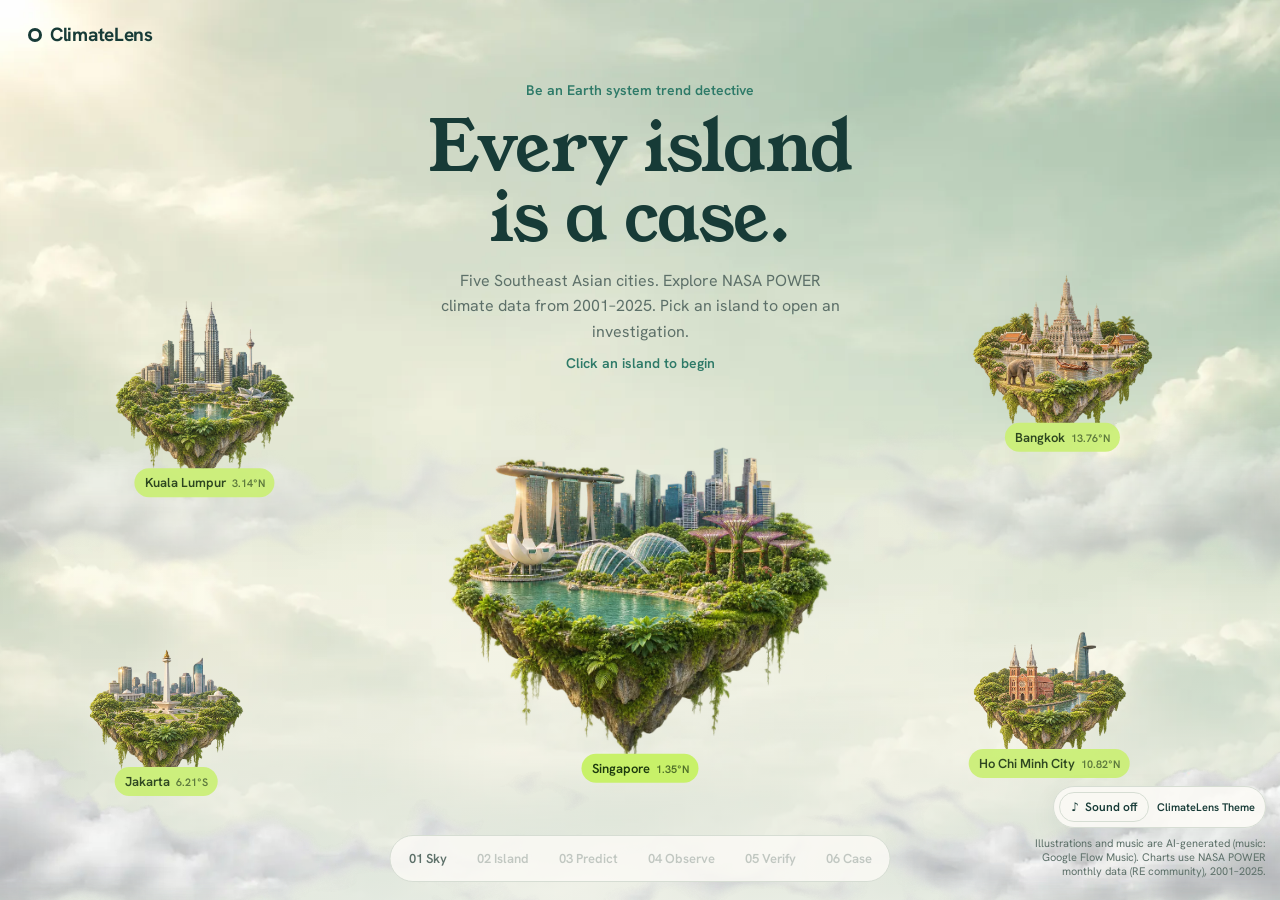
==== app/static/lens/index.html @ 9342a4dd "Merge pull request #9 from js25040304-ship-it/feat/lens-soundscape feat(lens): optional AI-generated" ====
<!doctype html>
<html lang="en">
<head>
<meta charset="utf-8">
<meta name="viewport" content="width=device-width,initial-scale=1">
<title>ClimateLens — Trend Detective prototype</title>
<link rel="preconnect" href="https://fonts.googleapis.com"><link rel="preconnect" href="https://fonts.gstatic.com" crossorigin>
<link href="https://fonts.googleapis.com/css2?family=Young+Serif&family=Hanken+Grotesk:wght@400;500;600;700&display=swap" rel="stylesheet">
<style>
:root{--ink:#173b37;--muted:#5d7069;--paper:#fbfaf5;--line:#d6ddd3;--accent:#c8f169;--warm:#e0832f;--teal:#2e7a68;--serif:"Young Serif",Georgia,"Noto Serif SC",serif;--sans:"Hanken Grotesk",system-ui,-apple-system,"PingFang SC","Microsoft YaHei",sans-serif;--mono:var(--sans)}
*{box-sizing:border-box}
[hidden]{display:none!important}
html,body{margin:0;height:100%;overflow:hidden;font-family:var(--sans);color:var(--ink);background:#e9eee6}
button{font:inherit;color:inherit;cursor:pointer}
.sky{position:fixed;inset:0;background:url(img/sky.webp) center/cover;transform:scale(1.06);transition:transform 1.4s cubic-bezier(.2,.7,.2,1),filter 1.2s}
body[data-scene="2"] .sky{transform:scale(1.18)}
body[data-scene="3"] .sky,body[data-scene="4"] .sky,body[data-scene="5"] .sky,body[data-scene="6"] .sky{transform:scale(1.25);filter:blur(6px) saturate(.8)}
.mist{position:fixed;inset:0;background:linear-gradient(180deg,rgba(238,241,234,0) 55%,rgba(238,241,234,.85));pointer-events:none}
header{position:fixed;top:0;left:0;right:0;display:flex;justify-content:space-between;align-items:center;padding:18px 28px;z-index:20}
.brand{font-weight:700;letter-spacing:-.3px;font-size:19px;display:flex;gap:8px;align-items:center}
.brand i{width:14px;height:14px;border-radius:50%;border:3px solid var(--ink);display:inline-block}
.case{font-size:13px;font-weight:600;background:rgba(251,250,245,.75);border:1px solid var(--line);padding:7px 11px;border-radius:999px;opacity:0;transition:opacity .4s}
body:not([data-scene="1"]) .case{opacity:1}
.scene{position:fixed;inset:0;display:flex;align-items:center;justify-content:center;opacity:0;pointer-events:none;transition:opacity .55s ease}
.scene.on{opacity:1;pointer-events:auto}
.eyebrow{font-size:14px;font-weight:600;color:var(--teal)}
h1,h2{font-family:var(--serif);font-weight:400;letter-spacing:-.5px;margin:.2em 0;text-wrap:balance}
h1 em,h2 em{font-style:normal;color:inherit}
h1{font-size:clamp(34px,5.4vw,72px);line-height:1.02}
h2{font-size:clamp(26px,3.4vw,44px);line-height:1.08}
.lede{color:var(--muted);line-height:1.6;max-width:46ch}
/* scene 1 */
#s1 .intro{position:absolute;top:9vh;left:0;right:0;text-align:center;padding:0 20px;z-index:3;pointer-events:none}
.isle{position:absolute;border:0;background:none;padding:0;transform:translate(-50%,-50%);transition:transform .35s,filter .35s}
.isle img,.isle .blob{display:block;width:100%;animation:bob 6s ease-in-out infinite;animation-delay:var(--d,0s)}
.isle:hover{transform:translate(-50%,-52%) scale(1.04)}
.isle:focus-visible{outline:3px solid var(--accent);outline-offset:6px;border-radius:20px}
.isle .tag{position:absolute;z-index:2;left:50%;bottom:-6px;transform:translateX(-50%);white-space:nowrap;font-size:13px;font-weight:600;background:var(--accent);color:#1d3a0e;padding:6px 10px;border-radius:999px}
.isle .tag small{opacity:.7;margin-left:6px}
.isle.far{filter:blur(.6px) saturate(.9);opacity:.92}
.isle.done .tag::after{content:" ✓ case opened";}
.blob{aspect-ratio:1.15;background:radial-gradient(60% 34% at 50% 30%,#7aa65a 0 60%,transparent 62%),radial-gradient(48% 48% at 50% 52%,#8a8a78 0 55%,transparent 57%);filter:drop-shadow(0 10px 14px rgba(23,59,55,.18))}
@keyframes bob{0%,100%{transform:translateY(0)}50%{transform:translateY(-12px)}}
.hint{font-size:14px;font-weight:600;color:var(--teal);margin-top:10px}
.clouds{position:fixed;left:-10%;right:-10%;bottom:-6vh;height:34vh;background:url(img/cloud.webp) center bottom/100% auto no-repeat;pointer-events:none;z-index:1;opacity:.95;transition:opacity .8s,transform 1.2s;animation:drift 40s ease-in-out infinite alternate;-webkit-mask-image:linear-gradient(to bottom,transparent,#000 40%,#000 75%,transparent);mask-image:linear-gradient(to bottom,transparent,#000 40%,#000 75%,transparent)}
.clouds.back{bottom:auto;top:44vh;height:22vh;opacity:.55;z-index:0;animation-duration:55s;animation-direction:alternate-reverse}
body:not([data-scene="1"]) .clouds{opacity:0;transform:translateY(8vh)}
@keyframes drift{from{translate:-3% 0}to{translate:3% 0}}
.note{font-size:14px;line-height:1.5;background:#eef4e6;border:1px solid #cfe0bf;border-radius:12px;padding:10px 12px;margin-top:12px}
/* scene 2 */
#s2 .wrap{display:grid;grid-template-columns:1.1fr .9fr;gap:3vw;align-items:center;width:min(1180px,92vw)}
#s2 .hero{position:relative}
#s2 .hero img{width:100%;animation:bob 7s ease-in-out infinite}
.vtag{position:absolute;max-width:max-content;left:clamp(0px,var(--x),calc(100% - 110px))!important;font-size:14px;font-weight:600;border:1px solid rgba(23,59,55,.25);background:rgba(251,250,245,.85);padding:8px 12px;border-radius:999px;transition:.25s;animation:bob 5s ease-in-out infinite;animation-delay:var(--d)}
.vtag:hover{background:#fff}
.vtag[aria-pressed="true"]{background:var(--accent);border-color:var(--accent);color:#1d3a0e}
.panel{background:rgba(251,250,245,.9);border:1px solid var(--line);border-radius:22px;padding:28px;box-shadow:0 20px 50px rgba(23,59,55,.1)}
textarea{width:100%;font:inherit;font-family:var(--serif);font-size:20px;line-height:1.4;color:var(--ink);background:transparent;border:0;border-bottom:1px solid var(--line);resize:none;padding:6px 0;outline:none}
textarea:focus{border-color:var(--teal)}
.btn{border:0;background:var(--ink);color:#fff;border-radius:999px;padding:13px 20px;font-weight:600;display:inline-flex;gap:8px;align-items:center}
.btn:disabled{opacity:.35;cursor:not-allowed}
.btn.ghost{background:transparent;color:var(--ink);border:1px solid var(--line)}
.row{display:flex;gap:10px;flex-wrap:wrap;align-items:center;margin-top:18px}
.small{font-size:13px;color:var(--muted);line-height:1.5}
/* chart scenes */
#s4,#s5{overflow-y:auto;align-items:flex-start;padding:76px 0 90px}
#s4 .stage,#s5 .stage{margin:auto}
.city-comparison select{font:inherit;color:var(--ink);background:var(--paper);border:1px solid var(--line);border-radius:8px;padding:8px}
.city-comparison table{border-collapse:collapse;width:100%;font-variant-numeric:tabular-nums}
.city-comparison th,.city-comparison td{border-bottom:1px solid var(--line);padding:8px;text-align:left}
.data-details{margin-top:14px;border-top:1px solid var(--line);padding-top:12px}
.data-details summary{cursor:pointer;font-weight:600}
.data-details dl{display:grid;grid-template-columns:minmax(0,1fr) minmax(0,2fr);gap:6px 12px}
.data-details dt{font-weight:600}
.data-details dd{margin:0;overflow-wrap:anywhere}
.data-details a{color:var(--ink);text-underline-offset:3px}
.data-details ul{padding-left:20px}

.stage{width:min(1100px,94vw)}
.card{background:rgba(251,250,245,.94);border:1px solid var(--line);border-radius:22px;padding:22px 24px;box-shadow:0 20px 50px rgba(23,59,55,.1)}
.card header{position:static;padding:0 0 6px}
svg.chart{width:100%;height:auto;max-height:46vh;display:block;touch-action:none;user-select:none}
.ax{stroke:#9fb0a6;stroke-width:1}
.grid{stroke:#e3e8e0}
.lbl{font-size:13px;fill:#6b7d75;font-family:var(--sans);font-variant-numeric:tabular-nums}
.pt{fill:var(--teal);transition:transform .6s cubic-bezier(.3,1.4,.5,1),opacity .3s;cursor:pointer}
.pt:hover{fill:#174e42}
.guess{fill:none;stroke:var(--warm);stroke-width:3;stroke-linecap:round;stroke-linejoin:round;stroke-dasharray:6 6}
.trend{stroke:#174e42;stroke-width:3;fill:none}
.fan{fill:rgba(224,131,47,.16);stroke:none}
.callout{font-family:var(--sans);font-size:13px;font-weight:600;fill:var(--ink)}
.toast{min-height:24px;font-size:14px;color:var(--ink);margin-top:10px}
.metrics{display:grid;grid-template-columns:repeat(3,1fr);gap:12px;margin:14px 0}
.metric{border:1px solid var(--line);border-radius:14px;padding:12px 14px;background:#fff}
.metric b{display:block;font-family:var(--serif);font-weight:400;font-size:26px}
.metric span{font-size:12px;color:var(--muted)}
.plain{font-family:var(--serif);font-size:19px;line-height:1.45}
.limits{font-size:13px;color:var(--muted);line-height:1.6;margin:10px 0 0;padding-left:18px}
.check{display:flex;gap:10px;align-items:center;font-size:15px;font-weight:600;margin-top:14px;cursor:pointer}
.check input{width:20px;height:20px;accent-color:var(--teal);margin:0}
.casefile{display:grid;grid-template-columns:.9fr 1.1fr;gap:22px}
.evid{display:grid;gap:10px}
.evid div{border:1px dashed #b9c6bc;border-radius:12px;padding:10px 12px;font-size:14px;background:#fff}
.evid small{display:block;font-size:12px;font-weight:700;color:var(--teal);margin-bottom:2px}
.stamp{font-weight:700;letter-spacing:2px;font-size:13px;color:#9b4a17;border:2px solid #9b4a17;padding:6px 10px;border-radius:8px;display:inline-block;transform:rotate(-4deg);opacity:0;transition:opacity .4s}
.stamp.on{opacity:.85}
/* dock */
nav.dock{position:fixed;left:50%;bottom:18px;transform:translateX(-50%);display:flex;gap:6px;background:rgba(251,250,245,.85);border:1px solid var(--line);border-radius:999px;padding:6px;z-index:30}
nav.dock button{border:0;background:transparent;border-radius:999px;padding:8px 12px;font-size:13px;font-weight:600;color:var(--muted)}
nav.dock button.cur{background:var(--ink);color:#fff}
nav.dock button.seen:not(.cur){color:var(--ink)}
nav.dock button:disabled{opacity:.35;cursor:not-allowed}
.credit{position:fixed;right:14px;bottom:22px;font-size:11px;color:var(--muted);max-width:240px;text-align:right;z-index:5}
/* soundscape control (optional music, muted by default) */
.sound{position:fixed;right:14px;bottom:72px;z-index:31;display:flex;flex-direction:column;align-items:flex-end;gap:8px;max-width:280px}
.sound-bar{display:flex;align-items:center;gap:8px;background:rgba(251,250,245,.9);border:1px solid var(--line);border-radius:999px;padding:5px 10px 5px 5px;box-shadow:0 8px 24px rgba(23,59,55,.08)}
.sound-toggle{display:inline-flex;align-items:center;gap:6px;border:0;background:var(--ink);color:#fff;border-radius:999px;padding:6px 11px;font-size:12px;font-weight:600}
.sound:not(.on) .sound-toggle{background:transparent;color:var(--ink);border:1px solid var(--line)}
.sound-meta{display:flex;flex-direction:column;min-width:0}
.sound-title{font-size:11px;font-weight:600;white-space:nowrap;overflow:hidden;text-overflow:ellipsis;max-width:170px}
.sound-vol{display:flex;align-items:center;gap:6px;font-size:11px;color:var(--muted)}
.sound-vol input{width:90px;accent-color:var(--teal)}
.sound:not(.on) .sound-vol{display:none}
.sound-offer{background:var(--paper);border:1px solid var(--line);border-radius:14px;padding:10px 12px;font-size:13px;box-shadow:0 8px 24px rgba(23,59,55,.1)}
.sound-offer button{border:0;border-radius:999px;padding:5px 10px;margin:6px 6px 0 0;font-size:12px;font-weight:600;background:var(--ink);color:#fff}
.sound-offer button+button{background:transparent;color:var(--ink);border:1px solid var(--line)}
@media (max-width:820px){
.isle .tag{font-size:9px;padding:4px 7px}.isle .tag small{display:none}
 #s1 .intro{top:11vh}
 #s2 .wrap,.casefile{grid-template-columns:1fr}
 #s2 .hero{max-width:420px;margin:0 auto}
 .metrics{grid-template-columns:1fr}
 .scene{align-items:flex-start;padding:76px 0 0;overflow:auto}
 .scene>.stage,.scene>.wrap{margin-bottom:130px}  /* keep the last text and buttons clear of the fixed step dock */
 .credit{display:none}
 .sound{right:10px;bottom:76px}  /* sits above the full-width step dock */
 .sound-meta{display:none}
 nav.dock button{padding:7px 8px}
 .lbl{font-size:26px}.callout{font-size:24px}svg.chart{max-height:none}
}
@media (prefers-reduced-motion:reduce){*{animation:none!important;transition:none!important}}
</style>
</head>
<body data-scene="1">
<div class="sky"></div><div class="mist"></div><div class="clouds back"></div><div class="clouds"></div>
<header><div class="brand"><i></i>ClimateLens</div><div class="case" id="caseId">CASE #—</div></header>

<!-- 1 SKY -->
<section class="scene on" id="s1" aria-label="Choose an island">
  <div class="intro">
    <div class="eyebrow">Be an Earth system trend detective</div>
    <h1>Every island<br>is a <em>case</em>.</h1>
    <p class="lede" style="margin:0 auto">Five Southeast Asian cities. Explore NASA POWER climate data from 2001–2025. Pick an island to open an investigation.</p>
    <div class="hint">Click an island to begin</div>
  </div>
  <div id="isles" style="position:absolute;inset:0;z-index:2"></div>
</section>

<!-- 2 ISLAND -->
<section class="scene" id="s2" aria-label="Choose what to investigate">
  <div class="wrap">
    <div class="hero" id="heroIsle"></div>
    <div class="panel">
      <div class="eyebrow" id="cityLine">Singapore · 1.35°N 103.82°E</div>
      <h2>What do you want<br>to <em>investigate</em>?</h2>
      <p class="small">Tap a tag on the island. Your question is written for you. Edit it if you like.</p>
      <textarea id="q" rows="2" aria-label="Research question"></textarea>
      <div class="row"><button class="btn" id="open" disabled>Open the case ↗</button><button class="btn ghost" data-go="1">← Back to the sky</button></div>
      <p class="small" id="loadNote" role="status" aria-live="polite"></p>
      <p class="small" style="margin-top:14px">The island is an illustration. NASA POWER data describe one grid cell near the city's coordinates, not a city-wide average.</p>
    </div>
  </div>
</section>

<!-- 3 PREDICT -->
<section class="scene" id="s3" aria-label="Predict">
  <div class="stage card">
    <div class="eyebrow">03 / Predict</div>
    <h2>Before you look, <em>draw your guess</em>.</h2>
    <p class="small">Drag from left to right to predict an overall rise, fall, or roughly steady pattern. Choose “Skip, just show me” to go straight to the data.</p>
    <svg class="chart" id="predictSvg" viewBox="0 0 900 380" aria-label="Empty chart for drawing a prediction"></svg>
    <div class="row"><button class="btn" id="lock" disabled>Lock in my prediction →</button><button class="btn ghost" id="skipPredict">Skip, just show me</button><button class="btn ghost" id="redraw">Redraw</button></div>
  </div>
</section>

<!-- 4 OBSERVE -->
<section class="scene" id="s4" aria-label="Observe">
  <div class="stage card">
    <div class="eyebrow">04 / Observe</div>
    <h2 id="obsTitle">Let the pattern <em>unfold</em>.</h2>
    <p class="small" id="obsSub"></p>
    <p class="note" id="observeArchive" hidden></p>
    <svg class="chart" id="obsSvg" viewBox="0 0 900 380" aria-label="Annual observations"></svg>
    <div class="toast" id="toast" role="status" aria-live="polite"></div>
    <p class="note" id="dataIssue" hidden></p>
    <details class="data-details">
      <summary>Data details</summary>
      <dl class="small" id="dataMeta"></dl>
      <ul class="small" id="dataExclusions"></ul>
      <div class="row">
        <a id="nasaSourceLink" target="_blank" rel="noopener noreferrer">Open original NASA POWER data</a>
        <button class="btn ghost" id="downloadAnnual" type="button">Download annual CSV</button>
      </div>
    </details>
    <div class="row"><button class="btn" id="toVerify" disabled>How strong is the evidence? →</button></div>
  </div>
</section>

<!-- 5 VERIFY -->
<section class="scene" id="s5" aria-label="Verify">
  <div class="stage card">
    <div class="eyebrow">05 / Verify</div>
    <h2>A pattern. But <em>how strong</em>?</h2>
    <p class="note" id="verifyArchive" hidden></p>
    <svg class="chart" id="verSvg" viewBox="0 0 900 380" aria-label="Observations with trend line and slope uncertainty"></svg>
    <div class="metrics" id="metrics"></div>
    <p class="plain" id="plain"></p>
    <details class="data-details city-comparison" id="cityComparison">
      <summary>Compare with another city</summary>
      <form class="row" id="compareForm">
        <label for="compareCity">Comparison city</label>
        <select id="compareCity" required></select>
        <button class="btn ghost" type="submit" id="compareRun">Compare</button>
      </form>
      <p class="small" id="compareScope"></p>
      <p class="small" role="status" id="compareStatus"></p>
      <div id="compareResult" hidden>
        <table aria-label="City trend comparison">
          <thead><tr><th scope="col">City</th><th scope="col">Change per decade</th><th scope="col">95% confidence interval</th></tr></thead>
          <tbody id="compareRows"></tbody>
        </table>
        <p class="small">Each interval describes one city’s trend. To determine whether the trends differ statistically, test the difference between the slopes directly.</p>
      </div>
    </details>
    <label class="check"><input type="checkbox" id="reviewed"> I have reviewed the evidence above.</label>
    <div class="row"><button class="btn" id="toCase">Write up the case →</button></div>
  </div>
</section>

<!-- 6 CASE -->
<section class="scene" id="s6" aria-label="Case report">
  <div class="stage card">
    <div class="eyebrow">06 / Case report</div>
    <div class="casefile">
      <div>
        <h2>Your evidence.<br><em>Your words.</em></h2>
        <div class="evid" id="evid"></div>
      </div>
      <div>
        <label class="small" for="concl">What can you reasonably conclude, and what remains uncertain?</label>
        <textarea id="concl" rows="7" style="font-size:18px;border:1px solid var(--line);border-radius:14px;padding:12px;background:#fff;margin-top:8px" placeholder="My prediction was…&#10;The data show…&#10;One limitation is…"></textarea>
        <p class="small" id="closeHint">Write at least one full sentence to close the case.</p>
        <div class="row"><button class="btn" id="close" disabled>Close the case ✓</button><span class="stamp" id="stamp">Case investigated</span></div>
        <p class="small" id="reviewHint" hidden>Tick ‘I have reviewed the evidence’ on the Verify step for a complete report.</p>
        <div class="row" id="exportRow" hidden><button class="btn" id="pdf">Download PDF report ↓</button><button class="btn ghost" id="copy">Copy report text</button></div>
        <div class="note" id="exportNote" hidden></div>
        <div class="row"><button class="btn ghost" data-go="1">↻ Back to the sky: next island</button></div>
      </div>
    </div>
  </div>
</section>

<nav class="dock" aria-label="Investigation steps">
  <button data-step="1">01 Sky</button><button data-step="2" disabled>02 Island</button><button data-step="3" disabled>03 Predict</button><button data-step="4" disabled>04 Observe</button><button data-step="5" disabled>05 Verify</button><button data-step="6" disabled>06 Case</button>
</nav>
<div class="credit">Illustrations and music are AI-generated (music: Google Flow Music). Charts use NASA POWER monthly data (RE community), 2001–2025.</div>
<div class="sound" id="sound" role="group" aria-label="Background music (AI-generated, optional)">
  <div class="sound-offer" id="soundOffer" hidden>Add calm background music while you explore?<br><button type="button" id="soundOfferOn">Turn on</button><button type="button" id="soundOfferNo">No thanks</button></div>
  <div class="sound-bar">
    <button type="button" class="sound-toggle" id="soundToggle" aria-pressed="false" title="Background music is AI-generated and optional"><span aria-hidden="true">♪</span><span id="soundState">Sound off</span></button>
    <div class="sound-meta">
      <span class="sound-title" id="soundTitle" aria-live="polite">ClimateLens Theme</span>
      <label class="sound-vol">Vol <input type="range" id="soundVolume" min="0" max="100" step="5" value="25" aria-label="Music volume"><span id="soundPct">25%</span></label>
    </div>
  </div>
</div>

<script src="/static/ui-utils.js"></script>
<script src="soundscape.js"></script>
<script>
const CITIES=[
 {name:'Singapore',code:'SG',lat:1.3521,lon:103.8198,img:'img/singapore.webp',x:50,y:68,w:30,d:'0s'},
 {name:'Kuala Lumpur',code:'KL',lat:3.139,lon:101.6869,img:'img/kuala-lumpur.webp',x:16,y:44,w:14,d:'-1.5s'},
 {name:'Bangkok',code:'BKK',lat:13.7563,lon:100.5018,img:'img/bangkok.webp',x:83,y:40,w:14,d:'-3s'},
 {name:'Ho Chi Minh City',code:'HCMC',lat:10.8231,lon:106.6297,img:'img/ho-chi-minh-city.webp',x:82,y:78,w:12,d:'-2s'},
 {name:'Jakarta',code:'JKT',lat:-6.2088,lon:106.8456,img:'img/jakarta.webp',x:13,y:80,w:12,d:'-4s'}];
const VARS=[
 {id:'T2M',label:'Air temperature',tag:'Temperature',q:c=>`Has ${c} become hotter between 2001 and 2025?`,hi:'warmest',x:6,y:18},
 {id:'PRECTOTCORR',label:'Precipitation',tag:'Rainfall',q:c=>`Is ${c} getting wetter or drier, 2001–2025?`,hi:'wettest',x:70,y:10},
 {id:'RH2M',label:'Relative humidity',tag:'Humidity',q:c=>`Has the air in ${c} become more or less humid since 2001?`,hi:'most humid',x:84,y:44},
 {id:'WS10M',label:'Wind speed',tag:'Wind',q:c=>`Are winds around ${c} changing between 2001 and 2025?`,hi:'windiest',x:-4,y:58},
 {id:'ALLSKY_SFC_SW_DWN',label:'Surface solar radiation',tag:'Sunlight',q:c=>`Is ${c} receiving more or less sunlight at the surface since 2001?`,hi:'sunniest',x:60,y:86}];
const UNIT={C:'°C','mm/year':'mm/yr','%':'%','m/s':'m/s','kW-hr/m^2/day':'kWh/m²/day'};
const S={city:null,v:null,guess:null,evidence:null,request:null,seen:new Set([1]),done:new Set(),found:false,closed:false};
const $=s=>document.querySelector(s);
const imgOk={};
function isleArt(c,cls){
  const ok=imgOk[c.img];
  return ok?`<img src="${c.img}" alt="" style="--d:${c.d}">`:`<div class="blob" style="--d:${c.d}"></div>`;
}
function probe(){CITIES.forEach(c=>{const i=new Image();i.onload=()=>{imgOk[c.img]=true;renderIsles()};i.onerror=()=>{imgOk[c.img]=false};i.src=c.img})}
const MOB=[[50,58,60],[22,40,26],[78,40,26],[78,75,24],[22,75,24]];  // narrow: bottom islands sit above the step dock
function renderIsles(){
  const m=innerWidth<820;
  $('#isles').innerHTML=CITIES.map((c,i)=>`<button class="isle ${i?'far':''} ${S.done.has(c.name)?'done':''}" style="left:${m?MOB[i][0]:c.x}%;top:${m?MOB[i][1]:c.y}%;width:${m?MOB[i][2]:c.w}vw;min-width:${m?0:(i?110:240)}px" data-city="${i}" aria-label="Open a case for ${c.name}">${isleArt(c)}<span class="tag">${c.name}<small>${Math.abs(c.lat).toFixed(2)}°${c.lat<0?'S':'N'}</small></span></button>`).join('');
  document.querySelectorAll('.isle').forEach(b=>b.onclick=()=>pickCity(+b.dataset.city));
}
function go(n){
  if((n>1 && !S.city) || (n>2 && !S.evidence)) return;
  if(n===1 && S.request){
    S.request.abort(); S.request=null;
    $('#open').disabled=!S.v; $('#loadNote').textContent='';
  }
  document.querySelectorAll('.scene').forEach((s,i)=>s.classList.toggle('on',i+1===n));
  document.body.dataset.scene=n; S.seen.add(n);
  document.querySelectorAll('.dock button').forEach(b=>{const k=+b.dataset.step;b.classList.toggle('cur',k===n);b.classList.toggle('seen',S.seen.has(k));b.disabled=!S.seen.has(k)});
  if(n===4) observe(); if(n===5) verify(); if(n===6) caseFile(); if(n===1) renderIsles();
  sound?.scene(n,S.city?.name);  // home theme on the sky, the city's track afterwards, quieter from Predict on
}
let sound=null;
try{
  let store; try{store=window.localStorage}catch(e){store={getItem:()=>null,setItem:()=>{}}}
  sound=Soundscape.createPlayer(document,store);
  sound.mount({root:$('#sound'),toggle:$('#soundToggle'),state:$('#soundState'),title:$('#soundTitle'),volume:$('#soundVolume'),pct:$('#soundPct'),offer:$('#soundOffer'),offerOn:$('#soundOfferOn'),offerNo:$('#soundOfferNo')});
}catch(e){$('#sound').hidden=true}  // music is optional: any failure leaves the investigation untouched
document.querySelectorAll('[data-go]').forEach(b=>b.onclick=()=>go(+b.dataset.go));
document.querySelectorAll('.dock button').forEach(b=>b.onclick=()=>go(+b.dataset.step));

function resetCase(){
  S.request?.abort(); S.request=null; S.evidence=null; S.guess=null; S.found=false; S.closed=false;
  $('#s4 details').open=false;
  resetComparison();
  S.seen=new Set([1,2]); $('#concl').value=''; $('#reviewed').checked=false; $('#loadNote').textContent='';
}
function pickCity(i){
  resetCase();
  S.city=CITIES[i];S.v=null;S.guess=null;S.found=false;S.seen=new Set([1,2]);
  const c=S.city;
  $('#cityLine').textContent=`${c.name} · ${Math.abs(c.lat).toFixed(2)}°${c.lat<0?'S':'N'} ${c.lon.toFixed(2)}°E`;
  $('#heroIsle').innerHTML=isleArt(c).replace('<div class="blob"','<div class="blob" style="width:70%;margin:auto"')+VARS.map(v=>`<button class="vtag" style="--x:${v.x}%;top:${v.y}%;--d:-${(Math.random()*4).toFixed(1)}s" data-v="${v.id}" aria-pressed="false">${v.tag}</button>`).join('');
  document.querySelectorAll('.vtag').forEach(b=>b.onclick=()=>pickVar(b.dataset.v));
  $('#q').value='';$('#open').disabled=true;$('#caseId').textContent=`CASE #${c.code}-—`;
  go(2);
}
function pickVar(id){
  if(S.v?.id===id)return;
  resetCase();go(2);
  S.v=VARS.find(v=>v.id===id);
  document.querySelectorAll('.vtag').forEach(b=>b.setAttribute('aria-pressed',b.dataset.v===id));
  $('#q').value=S.v.q(S.city.name);$('#open').disabled=false;
  $('#caseId').textContent=`CASE #${S.city.code}-${id==='ALLSKY_SFC_SW_DWN'?'SUN':id==='PRECTOTCORR'?'RAIN':id}`;
}
const settingsForCase=()=>({city:S.city.name,variable:S.v.id,start:2001,end:2025});
async function api(path, body, signal){
  const response=await fetch('/api/'+path,{method:'POST',headers:{'Content-Type':'application/json'},body:JSON.stringify(body),signal});
  if(!response.ok){
    const error=await response.json().catch(()=>({}));
    throw new Error(typeof error.detail==='string'?error.detail:'The server could not complete this request.');
  }
  return response;
}
$('#open').onclick=async()=>{
  if(!S.v)return;
  S.request?.abort();
  const request=new AbortController();S.request=request;
  const button=$('#open'),note=$('#loadNote'),settings=settingsForCase();
  button.disabled=true;note.textContent='Loading and validating NASA POWER observations…';
  try{
    const r=await (await api('investigate',settings,request.signal)).json();
    if(S.request!==request)return;
    resetCase();
    S.evidence={...r,annual:r.annual.map(({year,value})=>[year,value]),retrieved:r.retrieved_at,src:r.source_url};
    if(r.annual.length){setupPredict();go(3)}else{go(4)}
    button.disabled=false;
  }catch(e){
    if(S.request===request){note.textContent=e.message;button.disabled=false;S.request=null;}
  }
};
$('#reviewed').onchange=()=>{$('#reviewHint').hidden=$('#reviewed').checked};

function rec(){return S.evidence}
const W=900,H=380;let P={l:70,r:24,t:40,b:44};
const narrow=()=>innerWidth<820;  // narrow labels are drawn at 26px in viewBox units, so they need wider margins
function scales(r,additional=[]){
  P=narrow()?{l:100,r:46,t:60,b:70}:{l:70,r:24,t:40,b:44};
  const vals=[...r.annual.map(a=>a[1]),...additional];let lo=Math.min(...vals),hi=Math.max(...vals);const pad=(hi-lo)*.35||1;lo-=pad;hi+=pad;
  return{lo,hi,x:y=>P.l+(y-2001)/24*(W-P.l-P.r),y:v=>H-P.b-(v-lo)/(hi-lo)*(H-P.t-P.b),inv:py=>lo+(H-P.b-py)/(H-P.t-P.b)*(hi-lo)};
}
function fmt(v,u){const a=Math.abs(v);return (a>=100?v.toFixed(0):a>=10?v.toFixed(1):v.toFixed(2)).replace(/\B(?=(\d{3})+(?!\d))/g,',')}
function axes(r,sc){
  let s='';for(let k=0;k<=4;k++){const v=sc.lo+(sc.hi-sc.lo)*k/4,y=sc.y(v);s+=`<line class="grid" x1="${P.l}" x2="${W-P.r}" y1="${y}" y2="${y}"/><text class="lbl" x="${P.l-10}" y="${y+4}" text-anchor="end">${fmt(v)}</text>`}
  [2001,2005,2010,2015,2020,2025].forEach(yr=>s+=`<text class="lbl" x="${sc.x(yr)}" y="${H-P.b+(narrow()?40:22)}" text-anchor="middle">${yr}</text>`);
  s+=`<line class="ax" x1="${P.l}" x2="${W-P.r}" y1="${H-P.b}" y2="${H-P.b}"/><text class="lbl" x="${P.l}" y="${P.t-(narrow()?26:20)}">${S.v.label} (${UNIT[r.unit]||r.unit})</text>`;
  return s;
}
function guessPath(sc){if(!S.guess)return'';const pts=Object.entries(S.guess).sort((a,b)=>a[0]-b[0]);return `<path class="guess" d="${pts.map(([yr,v],i)=>(i?'L':'M')+sc.x(+yr)+' '+sc.y(v)).join(' ')}"/>`}

function setupPredict(){
  const r=rec(),sc=scales(r),svg=$('#predictSvg');let drawing=false,g={};
  const paint=()=>{svg.innerHTML=axes(r,sc)+(Object.keys(g).length?`<path class="guess" d="${Object.entries(g).sort((a,b)=>a[0]-b[0]).map(([yr,v],i)=>(i?'L':'M')+sc.x(+yr)+' '+sc.y(v)).join(' ')}"/>`:`<text class="callout" x="${W/2}" y="${H/2}" text-anchor="middle" fill="#8aa096">✎ drag here to draw how you think ${S.v.label.toLowerCase()} changed</text>`)};
  const pos=e=>{const b=svg.getBoundingClientRect();return[(e.clientX-b.left)/b.width*W,(e.clientY-b.top)/b.height*H]};
  const add=e=>{const[px,py]=pos(e);const yr=Math.round(2001+(px-P.l)/(W-P.l-P.r)*24);if(yr<2001||yr>2025)return;g[yr]=Math.max(sc.lo,Math.min(sc.hi,sc.inv(py)));paint();$('#lock').disabled=Object.keys(g).length<6};
  svg.onpointerdown=e=>{drawing=true;svg.setPointerCapture(e.pointerId);add(e)};svg.onpointermove=e=>drawing&&add(e);svg.onpointerup=()=>drawing=false;
  $('#redraw').onclick=()=>{g={};paint();$('#lock').disabled=true};
  $('#lock').onclick=()=>{
    const ks=Object.keys(g).map(Number).sort((a,b)=>a-b),full={};
    for(let y=2001;y<=2025;y++){let a=ks.filter(k=>k<=y).pop(),b=ks.find(k=>k>=y);if(a==null)a=b;if(b==null)b=a;full[y]=a===b?g[a]:g[a]+(g[b]-g[a])*(y-a)/(b-a)}
    S.guess=full;go(4)};
  $('#skipPredict').onclick=()=>{S.guess=null;go(4)};
  paint();$('#lock').disabled=true;
}

function dataSourceMode(r){
  if(r.source_mode==='archive')return 'Saved NASA POWER response';
  if(r.source_mode==='cache')return 'NASA POWER · cached response';
  return 'NASA POWER · live query';
}
function showArchiveNotice(selector,r){
  const notice=$(selector);
  notice.hidden=r.source_mode!=='archive';
  notice.textContent=notice.hidden?'':`Using saved NASA POWER data. Originally retrieved on ${r.retrieved.slice(0,10)} (UTC).`;
}
function renderDataDetails(r){
  const {start,end}=r.settings;
  const years=r.annual.length;
  const range=years?years===1?String(r.annual[0][0]):r.annual[0][0]+'–'+r.annual.at(-1)[0]:'None';
  const products=(r.source_header?.sources||[]).map(source=>source==='MERRA2'?'MERRA-2':source);
  const fields=[
    ['Requested coordinates', `${S.city.lat}°, ${S.city.lon}° (one grid cell near the city)`],
    ['NASA data product', products.join(', ')||'Unspecified in the NASA response'],
    ['Units', `${ClimateUI.unit(r.source_unit)} (source) → ${ClimateUI.unit(r.unit)} (annual)`],
    ['Annual aggregation', r.aggregation],
    ['Requested period', `${start}–${end}`],
    ['Available years', `${range} · ${years} of ${end-start+1} complete`],
    ['Data source', dataSourceMode(r)],
    ['Retrieved (UTC)', r.retrieved],
  ];
  $('#dataMeta').replaceChildren(...fields.flatMap(([name,value])=>{
    const label=document.createElement('dt'), detail=document.createElement('dd');
    label.textContent=name;detail.textContent=value;
    return [label,detail];
  }));
  $('#dataExclusions').replaceChildren(...ClimateUI.excluded(r.excluded_years).map(message=>{
    const item=document.createElement('li');item.textContent=message;return item;
  }));
  $('#nasaSourceLink').href=r.src;
  $('#downloadAnnual').hidden=!years;
  const issue=$('#dataIssue');
  issue.hidden=!r.analysis_error&&!r.excluded_years.length;
  issue.textContent=[r.excluded_years.length?`${r.excluded_years.length} year(s) excluded. See Data details for the affected months.`:'',r.analysis_error].filter(Boolean).join(' ');
}
$('#downloadAnnual').onclick=()=>{
  const r=rec(),{city,variable,start,end}=r.settings;
  const header='year,value,unit,city,indicator,source_url,retrieved_at,source_mode';
  const metadata=[r.unit,city,variable,r.src,r.retrieved,r.source_mode]
    .map(value=>'"'+String(value??'').replaceAll('"','""')+'"').join(',');
  const lines=[header,...r.annual.map(([year,value])=>`${year},${value},${metadata}`)];
  const url=URL.createObjectURL(new Blob([lines.join('\r\n')+'\r\n'],{type:'text/csv;charset=utf-8'}));
  const link=document.createElement('a');
  link.href=url;link.download=`ClimateLens-${S.city.code}-${variable}-${start}-${end}.csv`;
  link.click();setTimeout(()=>URL.revokeObjectURL(url),4000);
};

let rainTimer=[];
function observe(){
  rainTimer.forEach(clearTimeout);rainTimer=[];
  const r=rec(),svg=$('#obsSvg'),u=UNIT[r.unit]||r.unit;
  $('#obsSub').textContent=`${S.city.name} · ${S.v.label} · ${dataSourceMode(r)}, ${r.annual.length} complete years · retrieved ${r.retrieved.slice(0,10)}. ${S.guess?'Your guess is the dashed orange line.':''}`;
  showArchiveNotice('#observeArchive',r);
  renderDataDetails(r);
  svg.hidden=!r.annual.length;
  $('#toast').textContent='';$('#toVerify').disabled=!!r.annual.length;
  if(!r.annual.length)return;
  const sc=scales(r);
  svg.innerHTML=axes(r,sc)+guessPath(sc)+r.annual.map(([yr,v])=>`<circle class="pt" r="6" cx="${sc.x(yr)}" cy="${sc.y(v)}" data-yr="${yr}" data-v="${v}" style="transform:translateY(-${sc.y(v)+40}px);opacity:0"/>`).join('')+`<g id="hl"></g>`;
  const pts=[...svg.querySelectorAll('.pt')];
  pts.forEach((p,i)=>rainTimer.push(setTimeout(()=>{p.style.transform='translateY(0)';p.style.opacity=1},120+i*70)));
  const max=r.annual.reduce((a,b)=>b[1]>a[1]?b:a);
  rainTimer.push(setTimeout(()=>{$('#toast').textContent=`Detective challenge: which year was the ${S.v.hi}? Click a point.`;$('#toVerify').disabled=false},200+pts.length*70));
  pts.forEach(p=>p.onclick=()=>{
    const yr=+p.dataset.yr,v=+p.dataset.v,hit=yr===max[0];
    $('#hl').innerHTML=`<circle r="11" cx="${sc.x(yr)}" cy="${sc.y(v)}" fill="none" stroke="${hit?'#e0832f':'#9fb0a6'}" stroke-width="2.5"/><text class="callout" x="${Math.min(sc.x(yr),W-150)}" y="${sc.y(v)-18}">${yr}: ${fmt(v)} ${u}</text>`;
    $('#toast').textContent=hit?`Found it: ${yr} was the ${S.v.hi} year in this record (${fmt(v)} ${u}). Does the highest year tell you the long-term direction? Continue to Verify to check the fitted trend.`:`${yr}: ${fmt(v)} ${u}. Not the ${S.v.hi} year yet. Keep looking.`;
    if(hit)S.found=yr;
  });
}
function evidenceNumber(stats,value){
  const largest=Math.max(Math.abs(stats.slope_decade),...stats.ci95_year.map(v=>Math.abs(v*10)));
  const digits=largest?Math.max(0,2-Math.floor(Math.log10(largest))):0;
  return (value+0).toLocaleString('en-US',{minimumFractionDigits:digits,maximumFractionDigits:digits});
}
let comparisonRequest, comparisonResult;
function clearComparison(){
  comparisonRequest?.abort();
  comparisonRequest=null;
  comparisonResult=null;
  $('#compareRun').disabled=false;
  $('#compareStatus').textContent='';
  $('#compareResult').hidden=true;
  $('#compareRows').replaceChildren();
}
function resetComparison(){
  clearComparison();
  $('#cityComparison').open=false;
  $('#compareCity').replaceChildren();
}
$('#compareCity').onchange=clearComparison;
$('#compareForm').onsubmit=async event=>{
  event.preventDefault();
  const primary=rec(), city=$('#compareCity').value;
  if(!primary?.stats||!CITIES.some(candidate=>candidate.name===city&&city!==primary.settings.city))return;
  clearComparison();
  const request=new AbortController();
  comparisonRequest=request;
  const status=$('#compareStatus');
  status.textContent=`Loading NASA POWER data for ${city}…`;
  $('#compareRun').disabled=true;
  try{
    const other=await (await api('investigate',{...primary.settings,city},request.signal)).json();
    if(comparisonRequest!==request)return;
    if(other.settings.city!==city||['variable','start','end'].some(key=>other.settings[key]!==primary.settings[key])||other.unit!==primary.unit){
      status.textContent='The returned data do not match the selected indicator, units or period.';
      return;
    }
    if(!other.stats){
      status.textContent=city+': '+(other.analysis_error||'Trend evidence is unavailable.');
      return;
    }
    const years=primary.annual.map(([year])=>year);
    if(years.length!==other.annual.length||years.some((year,index)=>year!==other.annual[index].year)){
      status.textContent='The two records cover different complete years. A comparison requires matching annual coverage.';
      return;
    }
    const unit=ClimateUI.trendUnit(primary.unit);
    for(const record of [primary,other]){
      const row=document.createElement('tr');
      const stats=record.stats;
      const [low,high]=stats.ci95_year.map(value=>evidenceNumber(stats,value*10));
      const values=[record.settings.city,`${evidenceNumber(stats,stats.slope_decade)} ${unit}`,`${low} to ${high} ${unit}`];
      values.forEach((value,index)=>{
        const cell=document.createElement(index===0?'th':'td');
        if(index===0)cell.scope='row';
        cell.textContent=value;
        row.append(cell);
      });
      $('#compareRows').append(row);
    }
    comparisonResult=other;
    $('#compareResult').hidden=false;
    status.textContent=`Compared ${years.length} matching years, ${years[0]}–${years.at(-1)}. ${primary.settings.city}: ${dataSourceMode(primary)}. ${city}: ${dataSourceMode(other)}.`;
  }catch(error){
    if(comparisonRequest===request)status.textContent=error.message;
  }finally{
    if(comparisonRequest===request){
      comparisonRequest=null;
      $('#compareRun').disabled=false;
    }
  }
};
function verify(){
  const r=rec(),svg=$('#verSvg'),s=r.stats;
  showArchiveNotice('#verifyArchive',r);
  $('#cityComparison').hidden=!s;
  if(s&&!$('#compareCity').options.length){
    $('#compareScope').textContent=`${S.v.label} · ${r.settings.start}–${r.settings.end} · NASA POWER`;
    for(const city of CITIES.filter(city=>city.name!==r.settings.city)){
      $('#compareCity').add(new Option(city.name,city.name));
    }
  }
  svg.hidden=!r.annual.length;
  if(!s){
    $('#metrics').replaceChildren();
    $('#plain').textContent=r.analysis_error||'No valid trend inference is available for this record.';
    if(!r.annual.length)return;
  }
  const first=r.annual[0][0],last=r.annual.at(-1)[0];
  const xm=r.annual.reduce((a,b)=>a+b[0],0)/r.annual.length,ym=r.annual.reduce((a,b)=>a+b[1],0)/r.annual.length;
  const L=(m,yr)=>ym+m*(yr-xm);
  const edges=s?s.ci95_year.flatMap(m=>[L(m,first),L(m,last)]):[];
  const sc=scales(r,s?[...edges,...s.fitted]:[]);
  let body=axes(r,sc)+guessPath(sc)+r.annual.map(([yr,v])=>`<circle class="pt" r="5" cx="${sc.x(yr)}" cy="${sc.y(v)}"/>`).join('');
  if(s){
    const [lo,hi]=s.ci95_year;
    body+=`<path class="fan" d="M${sc.x(first)} ${sc.y(L(hi,first))} L${sc.x(xm)} ${sc.y(ym)} L${sc.x(last)} ${sc.y(L(hi,last))} L${sc.x(last)} ${sc.y(L(lo,last))} L${sc.x(xm)} ${sc.y(ym)} L${sc.x(first)} ${sc.y(L(lo,first))}Z" style="opacity:0;transition:opacity 1s .9s" id="fan"/>`;
    const d=`M${sc.x(first)} ${sc.y(s.fitted[0])} L${sc.x(last)} ${sc.y(s.fitted[s.fitted.length-1])}`;
    body+=`<path class="trend" id="tl" d="${d}" stroke-dasharray="2000" stroke-dashoffset="2000" style="transition:stroke-dashoffset 1.2s ease"/>`;
    body+=`<text class="callout" x="${W-P.r}" y="${P.t+8}" text-anchor="end">— fitted trend · shaded: plausible slopes (95% CI)</text>`;
  }
  svg.innerHTML=body;
  requestAnimationFrame(()=>requestAnimationFrame(()=>{const t=$('#tl');if(t)t.style.strokeDashoffset=0;const f=$('#fan');if(f)f.style.opacity=1}));
  if(!s)return;
  const [lo,hi]=s.ci95_year.map(x=>x*10),p=ClimateUI.pValue(s.p_value);
  const rateUnit=ClimateUI.trendUnit(r.unit);
  const signedSlope=(s.slope_decade>0?'+':'')+evidenceNumber(s,s.slope_decade);
  $('#metrics').innerHTML=`<div class="metric"><span>Change per decade</span><b>${signedSlope} ${rateUnit}</b></div><div class="metric"><span>95% interval per decade</span><b>${evidenceNumber(s,lo)} to ${evidenceNumber(s,hi)}</b></div><div class="metric"><span>p-value (HAC)</span><b>${p}</b></div>`;
  let txt=`Across ${s.n} years, the fitted trend is ${signedSlope} ${rateUnit} per decade. The 95% confidence interval runs from ${evidenceNumber(s,lo)} to ${evidenceNumber(s,hi)} ${rateUnit} per decade. `;
  txt+=lo<=0&&hi>=0
    ? 'The interval includes zero, so these data leave the direction of change uncertain. '
    : `The interval stays ${lo>0?'above':'below'} zero, which supports an overall ${lo>0?'increase':'decrease'} during this period. `;
  txt+='Use the result to describe what changed. Identifying the cause requires other evidence.';
  if(S.guess){
    const guessSlope=(S.guess[2025]-S.guess[2001])/2.4;
    const guessDirection=Math.abs(guessSlope)<1e-9?'roughly steady':guessSlope>0?'an increase':'a decrease';
    txt+=` Your prediction showed ${guessDirection}. How does that compare with the evidence?`;
  }
  $('#plain').textContent=txt;
}
function caseFile(){
  const r=rec(),s=r.stats,u=ClimateUI.trendUnit(r.unit);
  const items=[['QUESTION',$('#q').value],['PREDICTION',S.guess?`Drawn line: ${fmt((S.guess[2025]-S.guess[2001])/2.4)} ${u} per decade`:'Skipped'],['OBSERVATION',S.found?`${S.found} was the ${S.v.hi} year`:'Explored the annual record'],['EVIDENCE',s?`${s.slope_decade>0?'+':''}${evidenceNumber(s,s.slope_decade)} ${u}/decade, 95% CI ${evidenceNumber(s,s.ci95_year[0]*10)} to ${evidenceNumber(s,s.ci95_year[1]*10)} ${u}/decade`:'No valid trend inference'],['LIMITS','One grid cell, not a city average. A trend is not a cause or a forecast.'],['SOURCE',`NASA POWER monthly point data, retrieved ${r.retrieved.slice(0,10)}`]];
  $('#evid').innerHTML=items.map(([k,v])=>`<div><small>${k}</small>${v.replace(/</g,'&lt;')}</div>`).join('');
  $('#stamp').classList.toggle('on',S.closed);$('#exportRow').hidden=!S.closed;$('#exportNote').hidden=true;$('#close').disabled=S.closed||!enough($('#concl').value);
  $('#reviewHint').hidden=$('#reviewed').checked;  // a reminder only: export stays available and the server decides the report status
}
function enough(t){const cjk=(t.match(/[\u3400-\u9fff\uf900-\ufaff]/g)||[]).length;const words=t.replace(/[\u3400-\u9fff\uf900-\ufaff]/g,' ').trim().split(/\s+/).filter(Boolean).length;return cjk>=8||words>=6||(cjk>=4&&words>=3)}
$('#concl').oninput=e=>{S.closed=false;$('#stamp').classList.remove('on');$('#exportRow').hidden=true;const ok=enough(e.target.value);$('#close').disabled=!ok;$('#closeHint').textContent=ok?'Ready. Closing the case unlocks the report.':'Write at least one full sentence to close the case (about 6 words or 8 characters).'};
function reportText(){const r=rec(),s=r.stats,u=ClimateUI.trendUnit(r.unit);return [`ClimateLens case report: ${S.city.name} / ${S.v.label}`,`Question: ${$('#q').value}`,`Prediction: ${S.guess?fmt((S.guess[2025]-S.guess[2001])/2.4)+' '+u+' per decade (drawn)':'Skipped'}`,s?`Evidence: ${evidenceNumber(s,s.slope_decade)} ${u} per decade, 95% CI ${evidenceNumber(s,s.ci95_year[0]*10)} to ${evidenceNumber(s,s.ci95_year[1]*10)}, p ${s.p_value<.001?'< 0.001':'= '+ClimateUI.pValue(s.p_value)} (n=${s.n})`:'Evidence: no valid trend inference',`Limits: one NASA POWER grid cell, not a city average; a trend is not a cause or a forecast.`,`Student conclusion: ${$('#concl').value.trim()}`,`Source: ${r.src}`].join('\n')}
$('#pdf').onclick=async()=>{const n=$('#exportNote'),b=$('#pdf');n.hidden=false;n.textContent='Preparing your PDF report…';b.disabled=true;
  try{
    const r=rec(),u=ClimateUI.trendUnit(r.unit),fileName=`ClimateLens-${S.city.code}-${S.v.id}.pdf`;
    const body={result_id:r.id,settings:r.settings,question:$('#q').value,hypothesis:(S.guess?`Drawn prediction: ${fmt((S.guess[2025]-S.guess[2001])/2.4)} ${u} per decade`:'').slice(0,200),observation:S.found?`${S.found} was the ${S.v.hi} year in the record.`:'',conclusion:$('#concl').value.trim(),reviewed:$('#reviewed').checked};
    if(comparisonResult)body.comparison_result_id=comparisonResult.id;
    const rep=await api('report',body);
    if(rec()!==r)return;
    if(!rep.headers.get('content-type')?.includes('application/pdf'))throw new Error('The server did not return a PDF.');
    const url=URL.createObjectURL(await rep.blob()),a=document.createElement('a');a.href=url;a.download=fileName;document.body.appendChild(a);a.click();a.remove();setTimeout(()=>URL.revokeObjectURL(url),4000);
    n.textContent='Your PDF report is downloading.';
  }catch(e){n.textContent=e.message+' Reopen the case if its evidence expired, or use “Copy report text”.'}
  finally{b.disabled=false}};
$('#copy').onclick=async()=>{const n=$('#exportNote');n.hidden=false;try{await navigator.clipboard.writeText(reportText());n.textContent='Report copied. Paste it into a document or message.'}catch(e){n.textContent='Copy was blocked by this browser. Select your conclusion and copy it manually.'}};
$('#close').onclick=()=>{S.closed=true;$('#stamp').classList.add('on');S.done.add(S.city.name);$('#exportRow').hidden=false;$('#close').disabled=true;$('#closeHint').textContent='Case closed. Download your report, or go back to the sky for the next island.'};
$('#toVerify').onclick=()=>go(5);$('#toCase').onclick=()=>go(6);
probe();renderIsles();
</script>
</body>
</html>
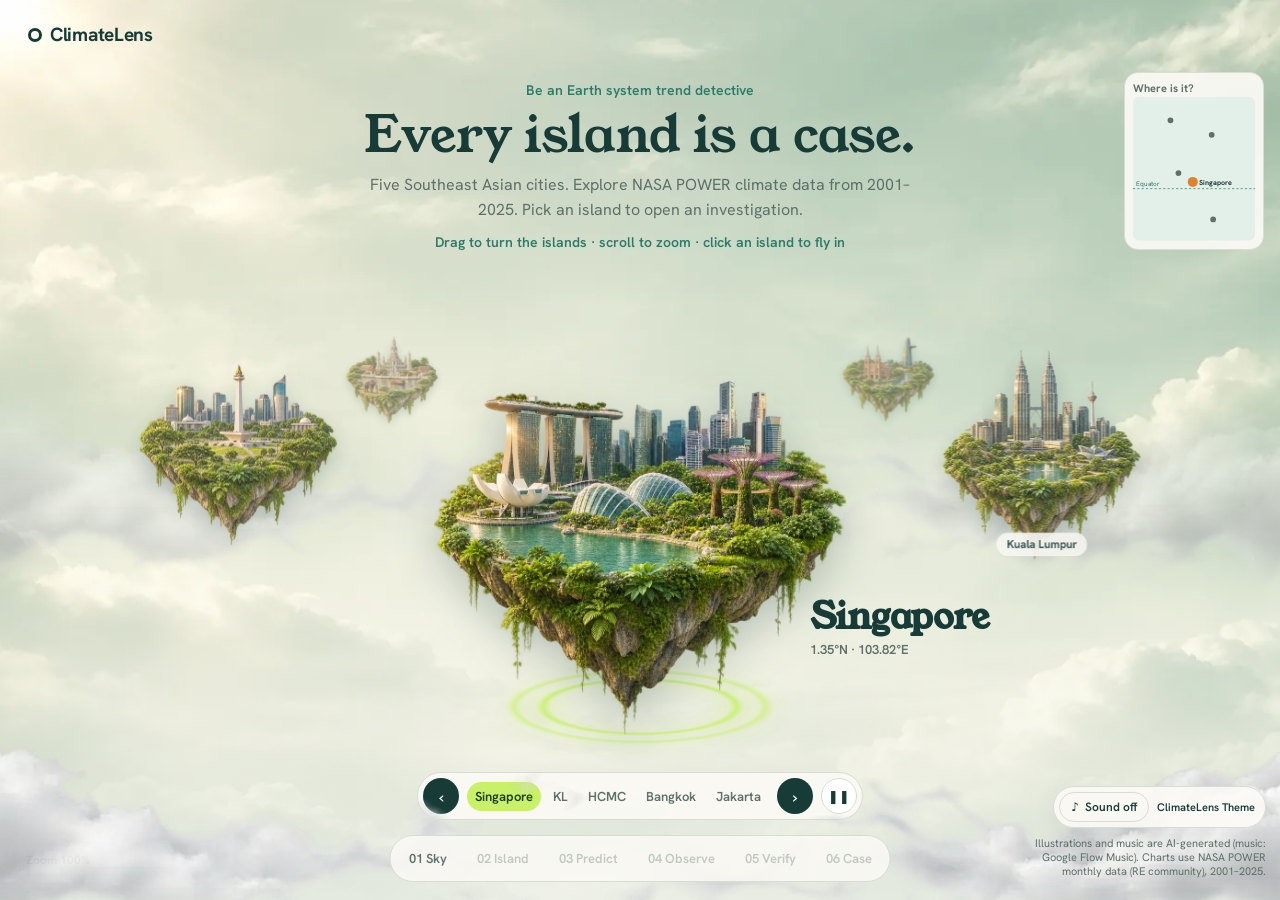
==== commit cf5a5041: "Merge main (with PR #9 and #13) into feat/lens-island-ring Co-Authored-By: Claude Opus 5.5 <noreply@" ====
--- a/app/static/lens/index.html
+++ b/app/static/lens/index.html
@@ -30,15 +30,52 @@
 h2{font-size:clamp(26px,3.4vw,44px);line-height:1.08}
 .lede{color:var(--muted);line-height:1.6;max-width:46ch}
 /* scene 1 */
-#s1 .intro{position:absolute;top:9vh;left:0;right:0;text-align:center;padding:0 20px;z-index:3;pointer-events:none}
-.isle{position:absolute;border:0;background:none;padding:0;transform:translate(-50%,-50%);transition:transform .35s,filter .35s}
-.isle img,.isle .blob{display:block;width:100%;animation:bob 6s ease-in-out infinite;animation-delay:var(--d,0s)}
-.isle:hover{transform:translate(-50%,-52%) scale(1.04)}
-.isle:focus-visible{outline:3px solid var(--accent);outline-offset:6px;border-radius:20px}
-.isle .tag{position:absolute;z-index:2;left:50%;bottom:-6px;transform:translateX(-50%);white-space:nowrap;font-size:13px;font-weight:600;background:var(--accent);color:#1d3a0e;padding:6px 10px;border-radius:999px}
-.isle .tag small{opacity:.7;margin-left:6px}
-.isle.far{filter:blur(.6px) saturate(.9);opacity:.92}
-.isle.done .tag::after{content:" ✓ case opened";}
+#s1 .intro{position:absolute;top:9vh;left:0;right:0;text-align:center;padding:0 20px;z-index:3;pointer-events:none;transition:opacity .5s,transform .5s}
+#s1 .intro h1{font-size:clamp(30px,4vw,54px)}
+#s1 .intro h1 br{display:none}
+#s1 .intro .lede{max-width:60ch}
+/* scene 1: the island ring (ring.js moves #ringWorld like a camera) */
+#ringStage{position:absolute;inset:0;z-index:2;touch-action:pan-y;user-select:none;-webkit-user-select:none;cursor:grab}
+#ringStage.dragging{cursor:grabbing}
+#ringWorld{position:absolute;inset:0;transform-origin:0 0;will-change:transform}
+#ringGlow{position:absolute;border-radius:50%;pointer-events:none;transform:translate(-50%,-50%);background:radial-gradient(closest-side,transparent 60%,rgba(200,241,105,.8) 65%,transparent 70%,transparent 80%,rgba(200,241,105,.55) 84%,transparent 90%);filter:drop-shadow(0 0 10px rgba(200,241,105,.9));animation:pulse 3.2s ease-in-out infinite}
+@keyframes pulse{0%,100%{opacity:.75;scale:1}50%{opacity:1;scale:1.06}}
+.isle{position:absolute;left:0;top:0;border:0;background:none;padding:0;will-change:transform}
+.isle .art{transition:transform .45s cubic-bezier(.2,.8,.2,1),filter .45s}
+.isle img,.isle .blob{display:block;width:100%;pointer-events:none;filter:drop-shadow(0 16px 20px rgba(23,59,55,.25));animation:bob 6s ease-in-out infinite;animation-delay:var(--d,0s)}
+.isle:hover .art{transform:scale(1.08);filter:brightness(1.06) drop-shadow(0 0 22px rgba(200,241,105,.55))}
+.isle:focus-visible{outline:none}
+.isle:focus-visible .art{filter:brightness(1.06) drop-shadow(0 0 18px rgba(200,241,105,1))}
+.isle .tag{position:absolute;left:50%;bottom:2%;transform:translateX(-50%);white-space:nowrap;font-weight:700;background:rgba(251,250,245,.92);padding:.4em .9em;border-radius:999px;opacity:0;transition:opacity .25s}
+.isle:hover:not(.cur) .tag{opacity:1!important}
+.isle.done .tag::after{content:" ✓"}
+body.ring-focus .isle .tag{opacity:0!important}
+.ring-label{position:absolute;z-index:6;pointer-events:none;opacity:0;transition:opacity .6s ease}
+.ring-label.show{opacity:1}
+.ring-label h2{font-weight:700;font-size:clamp(22px,2.8vw,38px);line-height:1.05;margin:0 0 4px}
+.ring-label p{margin:0;font-size:13px;font-weight:600;color:var(--muted)}
+.ring-panel{position:absolute;z-index:8;right:4vw;top:50%;width:min(380px,40vw);background:rgba(251,250,245,.94);border:1px solid var(--line);border-radius:22px;padding:24px 24px 20px;box-shadow:0 24px 60px rgba(23,59,55,.18);opacity:0;visibility:hidden;transform:translate(24px,-50%);transition:opacity .45s .25s,transform .45s .25s,visibility 0s .7s}
+.ring-panel h2{font-weight:700;margin:6px 0 4px}
+.ring-panel .coords{font-size:14px;font-weight:600;color:var(--muted);margin:0 0 14px}
+.ring-panel ul{list-style:none;padding:0;margin:0 0 14px;display:flex;flex-wrap:wrap;gap:6px}
+.ring-panel li{font-size:13px;font-weight:600;border:1px solid var(--line);border-radius:999px;padding:5px 10px;background:#fff}
+.ring-panel .small{margin:0 0 16px}
+body.ring-focus .ring-panel{opacity:1;visibility:visible;transform:translate(0,-50%);transition:opacity .45s .25s,transform .45s .25s,visibility 0s}
+body.ring-focus #s1 .intro,body.ring-focus .ring-label{opacity:0!important}
+body.ring-focus #s1 .intro{transform:translateY(-20px)}
+body.ring-focus .sky{filter:blur(3px) saturate(.9)}
+body.ring-focus .mini{opacity:0;pointer-events:none}
+.ring-ctrl{position:absolute;left:50%;bottom:80px;transform:translateX(-50%);z-index:7;display:flex;align-items:center;gap:8px;background:rgba(251,250,245,.9);border:1px solid var(--line);border-radius:999px;padding:5px}
+.ring-ctrl .arrow{width:36px;height:36px;border-radius:50%;border:0;background:var(--ink);color:#fff;font-size:18px}
+.ring-ctrl .play{width:36px;height:36px;border-radius:50%;border:1px solid var(--line);background:#fff;font-size:13px}
+.ring-dots{display:flex;gap:4px}
+.ring-dots button{border:0;background:none;padding:6px 8px;border-radius:999px;font-size:13px;font-weight:600;color:var(--muted)}
+.ring-dots button[aria-current="true"]{background:var(--accent);color:#1d3a0e}
+.ring-zoom{position:absolute;left:16px;bottom:26px;z-index:7;font-size:12px;font-weight:600;color:var(--muted);background:rgba(251,250,245,.8);border-radius:999px;padding:6px 10px}
+.mini{position:absolute;right:16px;top:72px;z-index:6;width:140px;background:rgba(251,250,245,.92);border:1px solid var(--line);border-radius:14px;padding:8px;transition:opacity .4s}
+.mini b{display:block;font-size:11px;color:var(--muted);margin-bottom:2px}
+.mini svg{display:block;width:100%}
+.mini circle{cursor:pointer}
 .blob{aspect-ratio:1.15;background:radial-gradient(60% 34% at 50% 30%,#7aa65a 0 60%,transparent 62%),radial-gradient(48% 48% at 50% 52%,#8a8a78 0 55%,transparent 57%);filter:drop-shadow(0 10px 14px rgba(23,59,55,.18))}
 @keyframes bob{0%,100%{transform:translateY(0)}50%{transform:translateY(-12px)}}
 .hint{font-size:14px;font-weight:600;color:var(--teal);margin-top:10px}
@@ -125,7 +162,14 @@
 .sound-offer button{border:0;border-radius:999px;padding:5px 10px;margin:6px 6px 0 0;font-size:12px;font-weight:600;background:var(--ink);color:#fff}
 .sound-offer button+button{background:transparent;color:var(--ink);border:1px solid var(--line)}
 @media (max-width:820px){
-.isle .tag{font-size:9px;padding:4px 7px}.isle .tag small{display:none}
+ .ring-dots button{font-size:0;width:12px;height:12px;padding:0;background:var(--line)}
+ .ring-dots button[aria-current="true"]{background:var(--teal)}
+ .mini,.ring-zoom{display:none}
+ .ring-label{text-align:center}
+ .ring-ctrl{bottom:74px}
+ .ring-panel{left:12px;right:12px;width:auto;top:auto;bottom:128px;padding:18px;transform:translateY(24px)}
+ body.ring-focus .ring-panel{transform:none}
+ #s1 .intro .lede{display:none}
  #s1 .intro{top:11vh}
  #s2 .wrap,.casefile{grid-template-columns:1fr}
  #s2 .hero{max-width:420px;margin:0 auto}
@@ -134,6 +178,8 @@
  .scene>.stage,.scene>.wrap{margin-bottom:130px}  /* keep the last text and buttons clear of the fixed step dock */
  .credit{display:none}
  .sound{right:10px;bottom:76px}  /* sits above the full-width step dock */
+ body[data-scene="1"] .sound{bottom:126px}  /* and above the island ring controls on the sky */
+ body.ring-focus .sound{opacity:0;pointer-events:none}  /* the case file sheet needs the space; it comes back on landing */
  .sound-meta{display:none}
  nav.dock button{padding:7px 8px}
  .lbl{font-size:26px}.callout{font-size:24px}svg.chart{max-height:none}
@@ -149,11 +195,34 @@
 <section class="scene on" id="s1" aria-label="Choose an island">
   <div class="intro">
     <div class="eyebrow">Be an Earth system trend detective</div>
-    <h1>Every island<br>is a <em>case</em>.</h1>
+    <h1>Every island <br>is a <em>case</em>.</h1>
     <p class="lede" style="margin:0 auto">Five Southeast Asian cities. Explore NASA POWER climate data from 2001–2025. Pick an island to open an investigation.</p>
-    <div class="hint">Click an island to begin</div>
-  </div>
-  <div id="isles" style="position:absolute;inset:0;z-index:2"></div>
+    <div class="hint">Drag to turn the islands · scroll to zoom · click an island to fly in</div>
+  </div>
+  <div id="ringStage" role="region" aria-roledescription="carousel" aria-label="Five city islands">
+    <div id="ringWorld"><div id="ringGlow"></div><div id="ringIsles"></div></div>
+  </div>
+  <div class="ring-label" id="ringLabel" aria-hidden="true"><h2 id="ringLabelName"></h2><p id="ringLabelCoords"></p></div>
+  <aside class="ring-panel" id="ringPanel" aria-label="Case file">
+    <div class="eyebrow" id="ringEyebrow">Case file · NASA POWER 2001–2025</div>
+    <h2 id="ringName"></h2>
+    <p class="coords" id="ringCoords"></p>
+    <ul id="ringVars" aria-label="Variables you can investigate"></ul>
+    <p class="small">Monthly observations for one grid cell near the city, not a city-wide average. The island is an illustration.</p>
+    <div class="row">
+      <button class="btn" id="ringOpen" type="button">Open the case →</button>
+      <button class="btn ghost" id="ringBack" type="button">← Back to the islands</button>
+    </div>
+  </aside>
+  <div class="mini" aria-hidden="true"><b>Where is it?</b><svg id="ringMap" viewBox="0 0 170 200"></svg></div>
+  <div class="ring-zoom" id="ringZoom">Zoom 100%</div>
+  <div class="ring-ctrl">
+    <button class="arrow" id="ringPrev" type="button" aria-label="Previous island">‹</button>
+    <div class="ring-dots" id="ringDots"></div>
+    <button class="arrow" id="ringNext" type="button" aria-label="Next island">›</button>
+    <button class="play" id="ringPlay" type="button" aria-pressed="true">❚❚</button>
+  </div>
+  <div id="ringLive" aria-live="polite" style="position:absolute;width:1px;height:1px;overflow:hidden;clip:rect(0 0 0 0)"></div>
 </section>
 
 <!-- 2 ISLAND -->
@@ -276,14 +345,15 @@
 </div>
 
 <script src="/static/ui-utils.js"></script>
+<script src="ring.js"></script>
 <script src="soundscape.js"></script>
 <script>
 const CITIES=[
- {name:'Singapore',code:'SG',lat:1.3521,lon:103.8198,img:'img/singapore.webp',x:50,y:68,w:30,d:'0s'},
- {name:'Kuala Lumpur',code:'KL',lat:3.139,lon:101.6869,img:'img/kuala-lumpur.webp',x:16,y:44,w:14,d:'-1.5s'},
- {name:'Bangkok',code:'BKK',lat:13.7563,lon:100.5018,img:'img/bangkok.webp',x:83,y:40,w:14,d:'-3s'},
- {name:'Ho Chi Minh City',code:'HCMC',lat:10.8231,lon:106.6297,img:'img/ho-chi-minh-city.webp',x:82,y:78,w:12,d:'-2s'},
- {name:'Jakarta',code:'JKT',lat:-6.2088,lon:106.8456,img:'img/jakarta.webp',x:13,y:80,w:12,d:'-4s'}];
+ {name:'Singapore',country:'Singapore',code:'SG',lat:1.3521,lon:103.8198,img:'img/singapore.webp',x:50,y:68,w:30,d:'0s'},
+ {name:'Kuala Lumpur',country:'Malaysia',code:'KL',lat:3.139,lon:101.6869,img:'img/kuala-lumpur.webp',x:16,y:44,w:14,d:'-1.5s'},
+ {name:'Bangkok',country:'Thailand',code:'BKK',lat:13.7563,lon:100.5018,img:'img/bangkok.webp',x:83,y:40,w:14,d:'-3s'},
+ {name:'Ho Chi Minh City',country:'Vietnam',code:'HCMC',lat:10.8231,lon:106.6297,img:'img/ho-chi-minh-city.webp',x:82,y:78,w:12,d:'-2s'},
+ {name:'Jakarta',country:'Indonesia',code:'JKT',lat:-6.2088,lon:106.8456,img:'img/jakarta.webp',x:13,y:80,w:12,d:'-4s'}];
 const VARS=[
  {id:'T2M',label:'Air temperature',tag:'Temperature',q:c=>`Has ${c} become hotter between 2001 and 2025?`,hi:'warmest',x:6,y:18},
  {id:'PRECTOTCORR',label:'Precipitation',tag:'Rainfall',q:c=>`Is ${c} getting wetter or drier, 2001–2025?`,hi:'wettest',x:70,y:10},
@@ -299,12 +369,18 @@
   return ok?`<img src="${c.img}" alt="" style="--d:${c.d}">`:`<div class="blob" style="--d:${c.d}"></div>`;
 }
 function probe(){CITIES.forEach(c=>{const i=new Image();i.onload=()=>{imgOk[c.img]=true;renderIsles()};i.onerror=()=>{imgOk[c.img]=false};i.src=c.img})}
-const MOB=[[50,58,60],[22,40,26],[78,40,26],[78,75,24],[22,75,24]];  // narrow: bottom islands sit above the step dock
-function renderIsles(){
-  const m=innerWidth<820;
-  $('#isles').innerHTML=CITIES.map((c,i)=>`<button class="isle ${i?'far':''} ${S.done.has(c.name)?'done':''}" style="left:${m?MOB[i][0]:c.x}%;top:${m?MOB[i][1]:c.y}%;width:${m?MOB[i][2]:c.w}vw;min-width:${m?0:(i?110:240)}px" data-city="${i}" aria-label="Open a case for ${c.name}">${isleArt(c)}<span class="tag">${c.name}<small>${Math.abs(c.lat).toFixed(2)}°${c.lat<0?'S':'N'}</small></span></button>`).join('');
-  document.querySelectorAll('.isle').forEach(b=>b.onclick=()=>pickCity(+b.dataset.city));
-}
+// Sky scene: islands on a slowly turning ring, south→north order with Singapore in front (ring.js).
+const RING_ORDER=['Singapore','Kuala Lumpur','Ho Chi Minh City','Bangkok','Jakarta'];
+let ring=null;
+try{
+  ring=Ring.createRing(document,window,{
+    cities:RING_ORDER.map(name=>{const i=CITIES.findIndex(c=>c.name===name);return {...CITIES[i],i}}),
+    art:c=>isleArt(c), vars:VARS.map(v=>v.tag), isDone:name=>S.done.has(name),
+    reduced:matchMedia('(prefers-reduced-motion: reduce)').matches,
+    onOpen: i => pickCity(i),
+  });
+}catch(e){console.error('Island ring failed to start',e)}
+function renderIsles(){ring?.rebuild()}
 function go(n){
   if((n>1 && !S.city) || (n>2 && !S.evidence)) return;
   if(n===1 && S.request){
@@ -315,6 +391,7 @@
   document.body.dataset.scene=n; S.seen.add(n);
   document.querySelectorAll('.dock button').forEach(b=>{const k=+b.dataset.step;b.classList.toggle('cur',k===n);b.classList.toggle('seen',S.seen.has(k));b.disabled=!S.seen.has(k)});
   if(n===4) observe(); if(n===5) verify(); if(n===6) caseFile(); if(n===1) renderIsles();
+  ring?.setActive(n===1); if(n===1&&S.city) ring?.show(S.city.name);
   sound?.scene(n,S.city?.name);  // home theme on the sky, the city's track afterwards, quieter from Predict on
 }
 let sound=null;
@@ -630,7 +707,7 @@
 $('#copy').onclick=async()=>{const n=$('#exportNote');n.hidden=false;try{await navigator.clipboard.writeText(reportText());n.textContent='Report copied. Paste it into a document or message.'}catch(e){n.textContent='Copy was blocked by this browser. Select your conclusion and copy it manually.'}};
 $('#close').onclick=()=>{S.closed=true;$('#stamp').classList.add('on');S.done.add(S.city.name);$('#exportRow').hidden=false;$('#close').disabled=true;$('#closeHint').textContent='Case closed. Download your report, or go back to the sky for the next island.'};
 $('#toVerify').onclick=()=>go(5);$('#toCase').onclick=()=>go(6);
-probe();renderIsles();
+probe();renderIsles();ring?.setActive(true);
 </script>
 </body>
 </html>
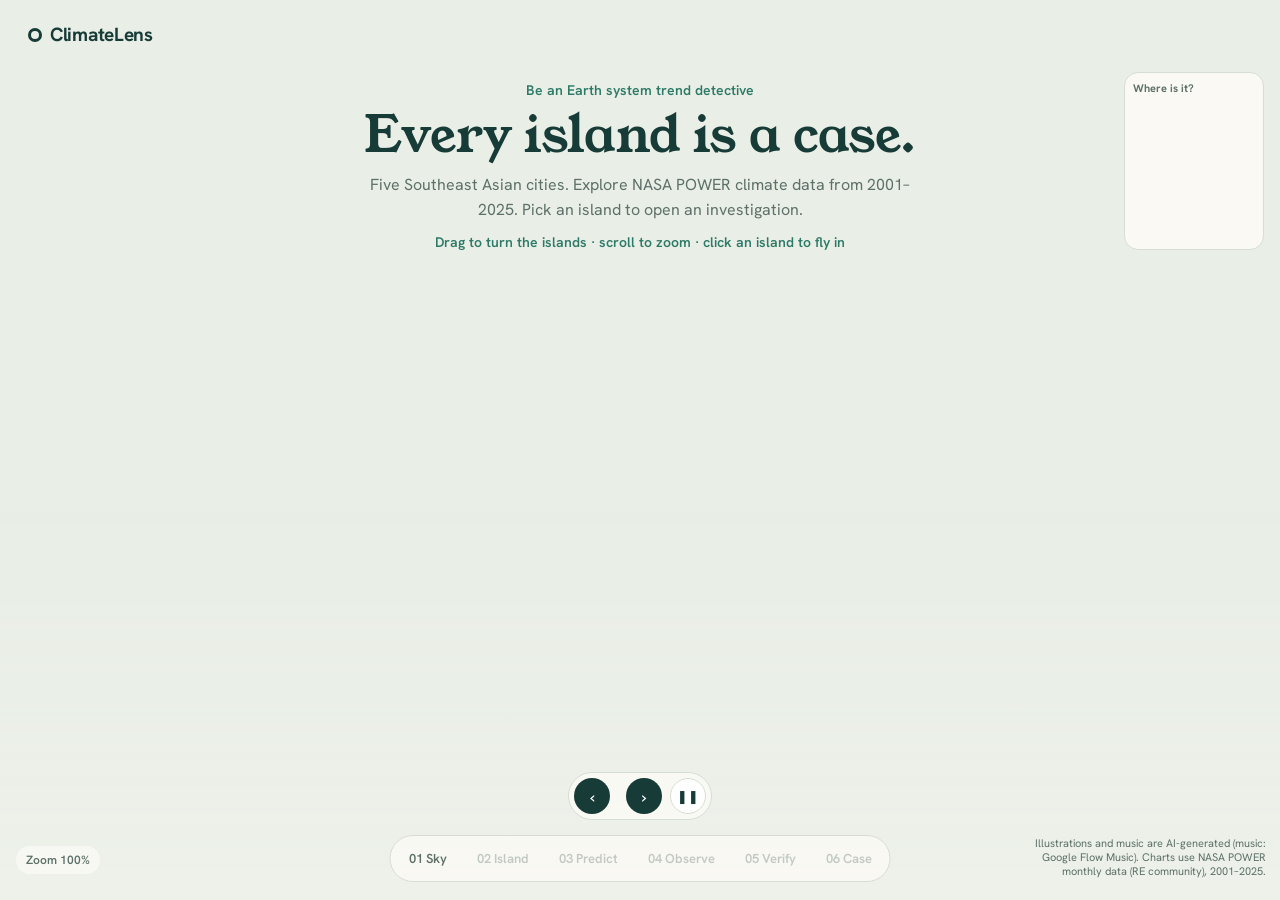
==== commit 967b5630: "feat: open the five-island journey at the root and hand Singapore over to its island lab Root URL no" ====
--- a/app/static/lens/index.html
+++ b/app/static/lens/index.html
@@ -2,6 +2,7 @@
 <html lang="en">
 <head>
 <meta charset="utf-8">
+<base href="/static/lens/">
 <meta name="viewport" content="width=device-width,initial-scale=1">
 <title>ClimateLens — Trend Detective prototype</title>
 <link rel="preconnect" href="https://fonts.googleapis.com"><link rel="preconnect" href="https://fonts.gstatic.com" crossorigin>
@@ -60,6 +61,8 @@
 .ring-panel ul{list-style:none;padding:0;margin:0 0 14px;display:flex;flex-wrap:wrap;gap:6px}
 .ring-panel li{font-size:13px;font-weight:600;border:1px solid var(--line);border-radius:999px;padding:5px 10px;background:#fff}
 .ring-panel .small{margin:0 0 16px}
+.ring-panel a.btn{text-decoration:none}
+.ring-panel #ringDeep{margin-top:2px}
 body.ring-focus .ring-panel{opacity:1;visibility:visible;transform:translate(0,-50%);transition:opacity .45s .25s,transform .45s .25s,visibility 0s}
 body.ring-focus #s1 .intro,body.ring-focus .ring-label{opacity:0!important}
 body.ring-focus #s1 .intro{transform:translateY(-20px)}
@@ -212,6 +215,7 @@
     <div class="row">
       <button class="btn" id="ringOpen" type="button">Open the case →</button>
       <button class="btn ghost" id="ringBack" type="button">← Back to the islands</button>
+      <button class="btn ghost" id="ringDeep" type="button" hidden></button>
     </div>
   </aside>
   <div class="mini" aria-hidden="true"><b>Where is it?</b><svg id="ringMap" viewBox="0 0 170 200"></svg></div>
@@ -378,6 +382,10 @@
     art:c=>isleArt(c), vars:VARS.map(v=>v.tag), isDone:name=>S.done.has(name),
     reduced:matchMedia('(prefers-reduced-motion: reduce)').matches,
     onOpen: i => pickCity(i),
+    // Singapore is the flagship: its main button leaves for the floating-island lab,
+    // and the six-scene case stays available as the secondary action.
+    primary: c => c.name==='Singapore' ? {label:'Explore the Singapore island lab →', href:'singapore/index.html'} : null,
+    deepLink: c => c.name==='Singapore' ? {label:'Open the Singapore case →', onClick:()=>pickCity(c.i)} : null,
   });
 }catch(e){console.error('Island ring failed to start',e)}
 function renderIsles(){ring?.rebuild()}
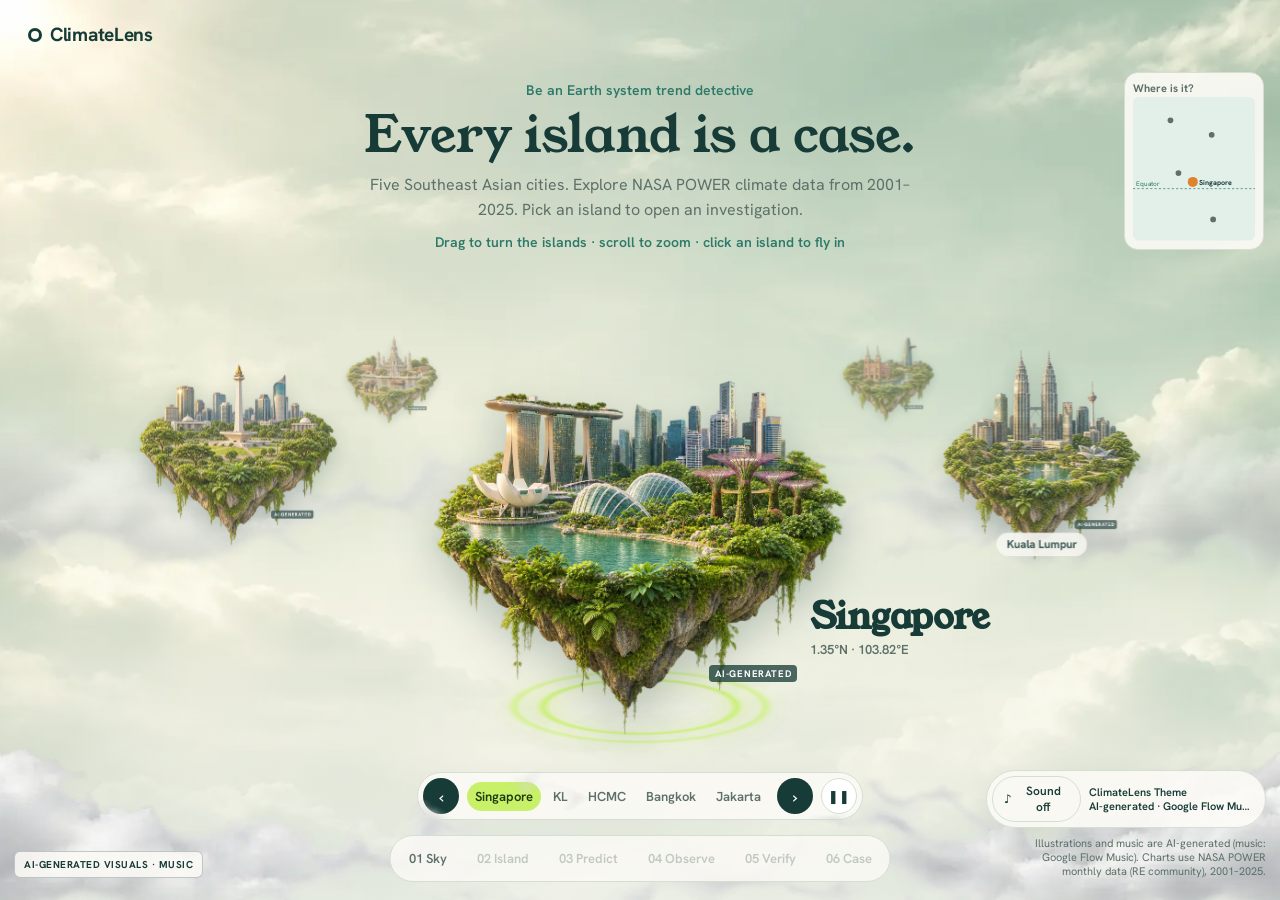
==== commit 80d45a03: "Add AI media watermarks and audio provenance" ====
--- a/app/static/lens/index.html
+++ b/app/static/lens/index.html
@@ -1,8 +1,8 @@
 <!doctype html>
+<!-- ClimateLens team project. AI-generated media provenance: /static/AI_ASSETS.md. -->
 <html lang="en">
 <head>
 <meta charset="utf-8">
-<base href="/static/lens/">
 <meta name="viewport" content="width=device-width,initial-scale=1">
 <title>ClimateLens — Trend Detective prototype</title>
 <link rel="preconnect" href="https://fonts.googleapis.com"><link rel="preconnect" href="https://fonts.gstatic.com" crossorigin>
@@ -43,6 +43,8 @@
 @keyframes pulse{0%,100%{opacity:.75;scale:1}50%{opacity:1;scale:1.06}}
 .isle{position:absolute;left:0;top:0;border:0;background:none;padding:0;will-change:transform}
 .isle .art{transition:transform .45s cubic-bezier(.2,.8,.2,1),filter .45s}
+.isle .art{position:relative}
+.isle .art::after{content:"AI-GENERATED";position:absolute;right:12%;bottom:15%;padding:3px 6px;border-radius:4px;background:rgba(23,59,55,.76);color:#fff;font:700 clamp(7px,.75vw,10px)/1.2 var(--sans);letter-spacing:.08em;pointer-events:none}
 .isle img,.isle .blob{display:block;width:100%;pointer-events:none;filter:drop-shadow(0 16px 20px rgba(23,59,55,.25));animation:bob 6s ease-in-out infinite;animation-delay:var(--d,0s)}
 .isle:hover .art{transform:scale(1.08);filter:brightness(1.06) drop-shadow(0 0 22px rgba(200,241,105,.55))}
 .isle:focus-visible{outline:none}
@@ -151,6 +153,7 @@
 nav.dock button.seen:not(.cur){color:var(--ink)}
 nav.dock button:disabled{opacity:.35;cursor:not-allowed}
 .credit{position:fixed;right:14px;bottom:22px;font-size:11px;color:var(--muted);max-width:240px;text-align:right;z-index:5}
+.ai-watermark{position:fixed;left:14px;bottom:22px;z-index:31;padding:6px 9px;border:1px solid rgba(23,59,55,.25);border-radius:6px;background:rgba(251,250,245,.87);color:var(--ink);font:700 10px/1.3 var(--sans);letter-spacing:.05em;pointer-events:none}
 /* soundscape control (optional music, muted by default) */
 .sound{position:fixed;right:14px;bottom:72px;z-index:31;display:flex;flex-direction:column;align-items:flex-end;gap:8px;max-width:280px}
 .sound-bar{display:flex;align-items:center;gap:8px;background:rgba(251,250,245,.9);border:1px solid var(--line);border-radius:999px;padding:5px 10px 5px 5px;box-shadow:0 8px 24px rgba(23,59,55,.08)}
@@ -180,6 +183,8 @@
  .scene{align-items:flex-start;padding:76px 0 0;overflow:auto}
  .scene>.stage,.scene>.wrap{margin-bottom:130px}  /* keep the last text and buttons clear of the fixed step dock */
  .credit{display:none}
+ .ai-watermark{left:10px;bottom:18px;font-size:9px;max-width:120px}
+ body:not([data-scene="1"]) .ai-watermark{top:64px;bottom:auto}
  .sound{right:10px;bottom:76px}  /* sits above the full-width step dock */
  body[data-scene="1"] .sound{bottom:126px}  /* and above the island ring controls on the sky */
  body.ring-focus .sound{opacity:0;pointer-events:none}  /* the case file sheet needs the space; it comes back on landing */
@@ -215,7 +220,7 @@
     <div class="row">
       <button class="btn" id="ringOpen" type="button">Open the case →</button>
       <button class="btn ghost" id="ringBack" type="button">← Back to the islands</button>
-      <button class="btn ghost" id="ringDeep" type="button" hidden></button>
+      <a class="btn ghost" id="ringDeep" href="singapore/index.html" hidden></a>
     </div>
   </aside>
   <div class="mini" aria-hidden="true"><b>Where is it?</b><svg id="ringMap" viewBox="0 0 170 200"></svg></div>
@@ -337,12 +342,13 @@
   <button data-step="1">01 Sky</button><button data-step="2" disabled>02 Island</button><button data-step="3" disabled>03 Predict</button><button data-step="4" disabled>04 Observe</button><button data-step="5" disabled>05 Verify</button><button data-step="6" disabled>06 Case</button>
 </nav>
 <div class="credit">Illustrations and music are AI-generated (music: Google Flow Music). Charts use NASA POWER monthly data (RE community), 2001–2025.</div>
+<div class="ai-watermark" aria-label="AI-generated illustrations and background music">AI-GENERATED VISUALS · MUSIC</div>
 <div class="sound" id="sound" role="group" aria-label="Background music (AI-generated, optional)">
   <div class="sound-offer" id="soundOffer" hidden>Add calm background music while you explore?<br><button type="button" id="soundOfferOn">Turn on</button><button type="button" id="soundOfferNo">No thanks</button></div>
   <div class="sound-bar">
     <button type="button" class="sound-toggle" id="soundToggle" aria-pressed="false" title="Background music is AI-generated and optional"><span aria-hidden="true">♪</span><span id="soundState">Sound off</span></button>
     <div class="sound-meta">
-      <span class="sound-title" id="soundTitle" aria-live="polite">ClimateLens Theme</span>
+      <span class="sound-title" id="soundTitle" aria-live="polite">ClimateLens Theme</span><span class="sound-title">AI-generated · Google Flow Music</span>
       <label class="sound-vol">Vol <input type="range" id="soundVolume" min="0" max="100" step="5" value="25" aria-label="Music volume"><span id="soundPct">25%</span></label>
     </div>
   </div>
@@ -382,10 +388,7 @@
     art:c=>isleArt(c), vars:VARS.map(v=>v.tag), isDone:name=>S.done.has(name),
     reduced:matchMedia('(prefers-reduced-motion: reduce)').matches,
     onOpen: i => pickCity(i),
-    // Singapore is the flagship: its main button leaves for the floating-island lab,
-    // and the six-scene case stays available as the secondary action.
-    primary: c => c.name==='Singapore' ? {label:'Explore the Singapore island lab →', href:'singapore/index.html'} : null,
-    deepLink: c => c.name==='Singapore' ? {label:'Open the Singapore case →', onClick:()=>pickCity(c.i)} : null,
+    deepLink: c => c.name==='Singapore' ? {href:'singapore/index.html', label:'Explore Singapore in depth →'} : null,
   });
 }catch(e){console.error('Island ring failed to start',e)}
 function renderIsles(){ring?.rebuild()}
